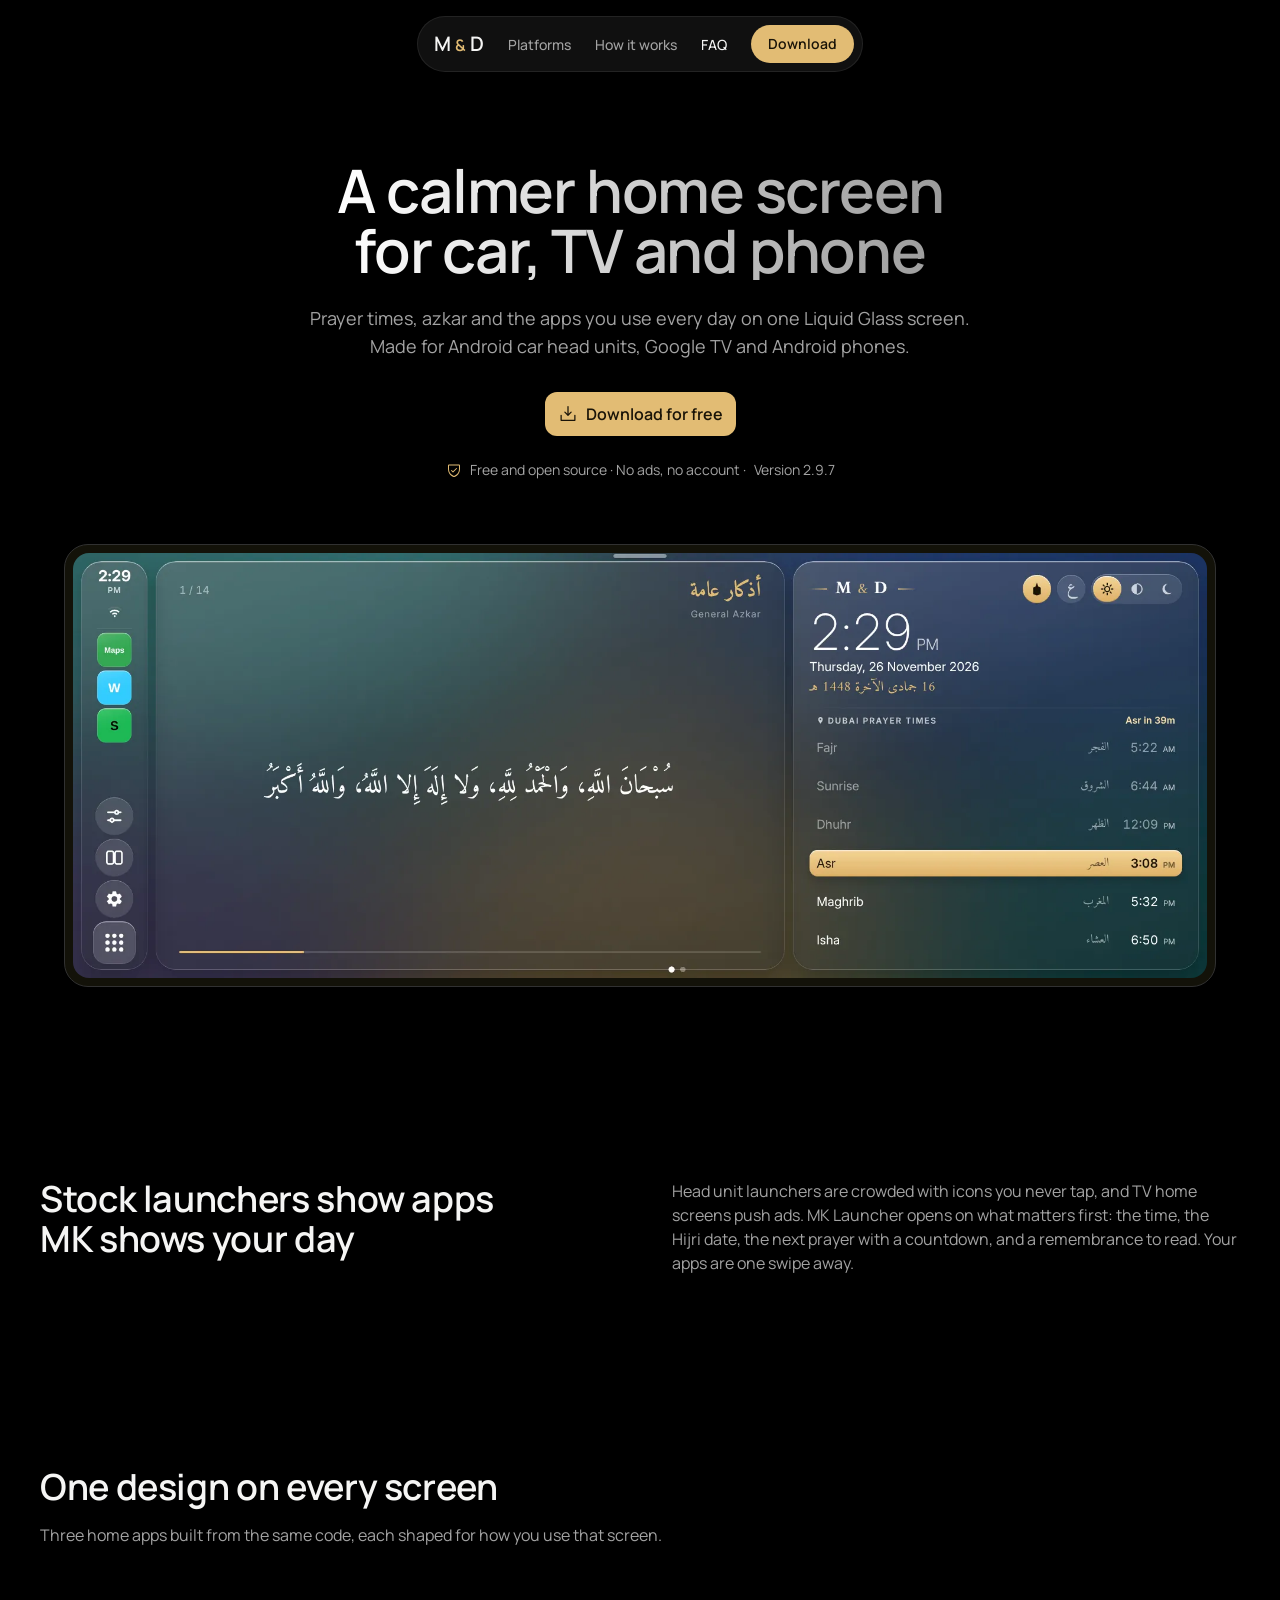
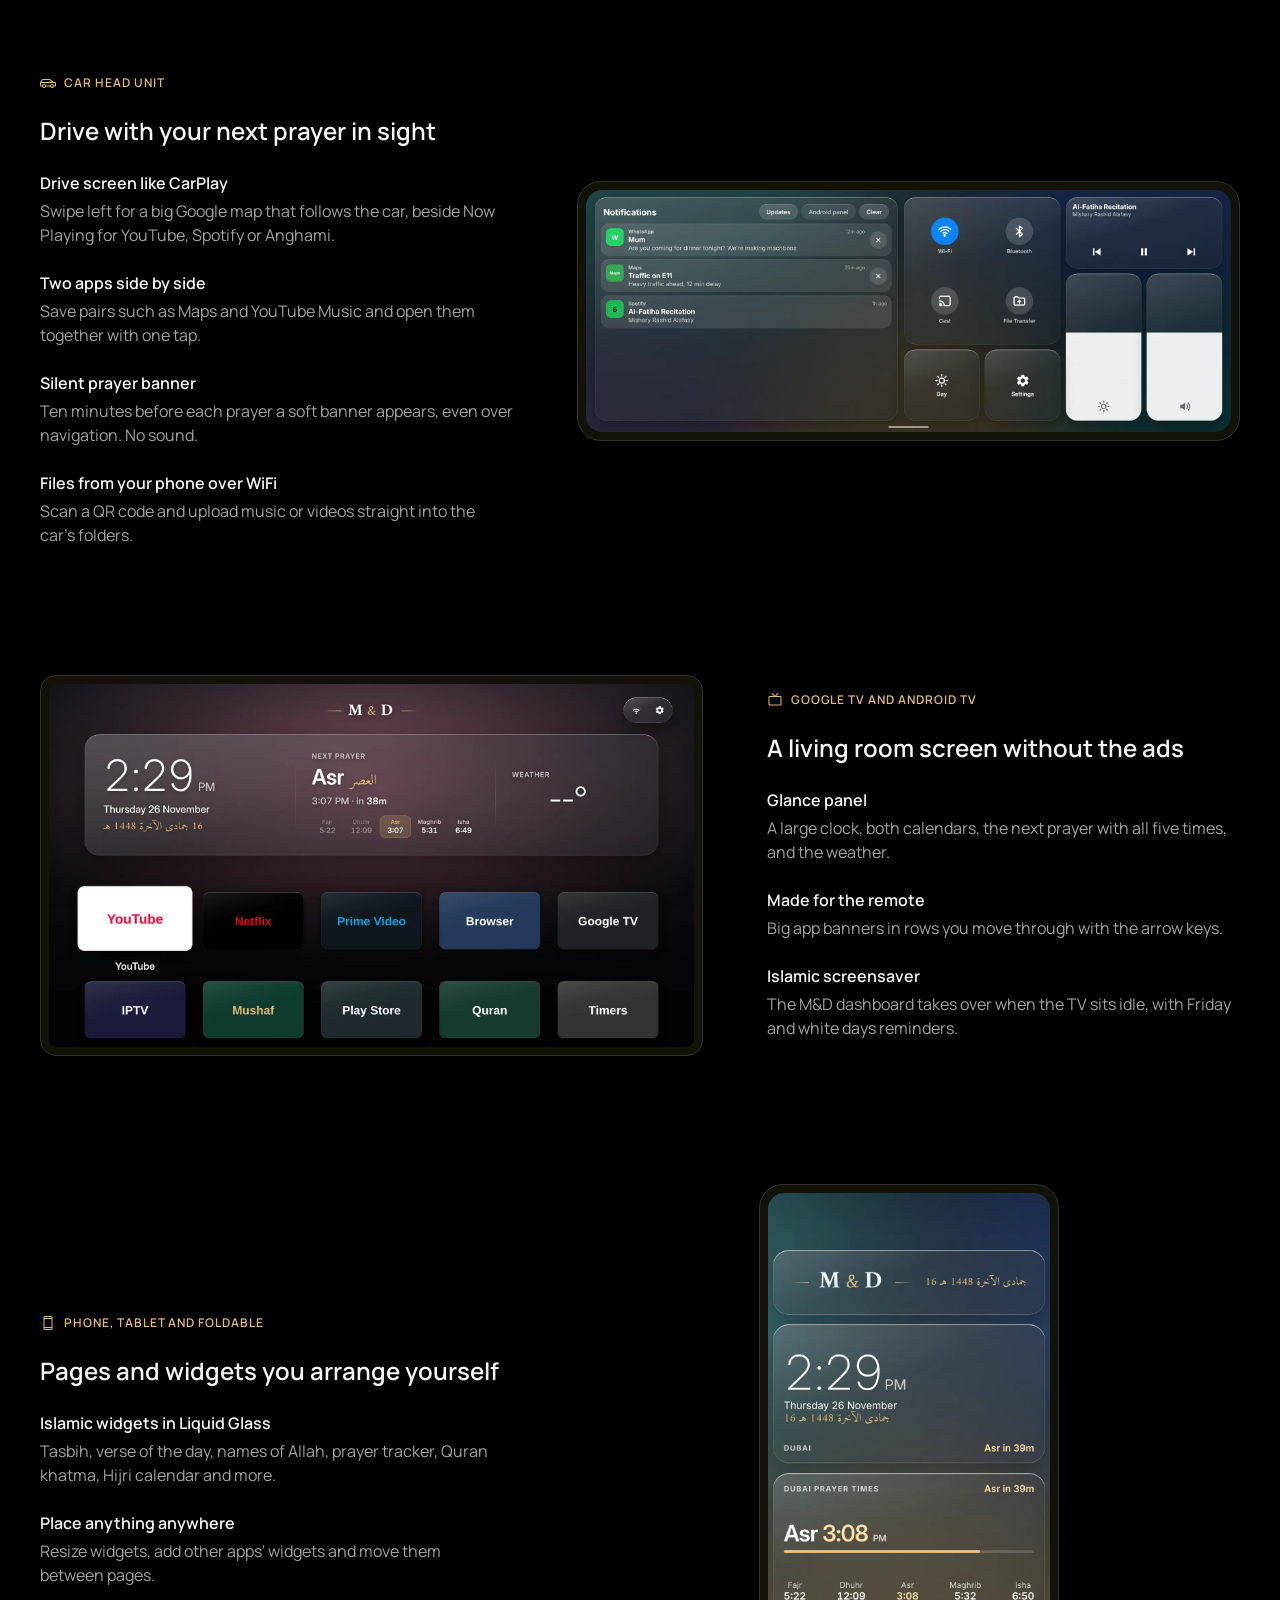
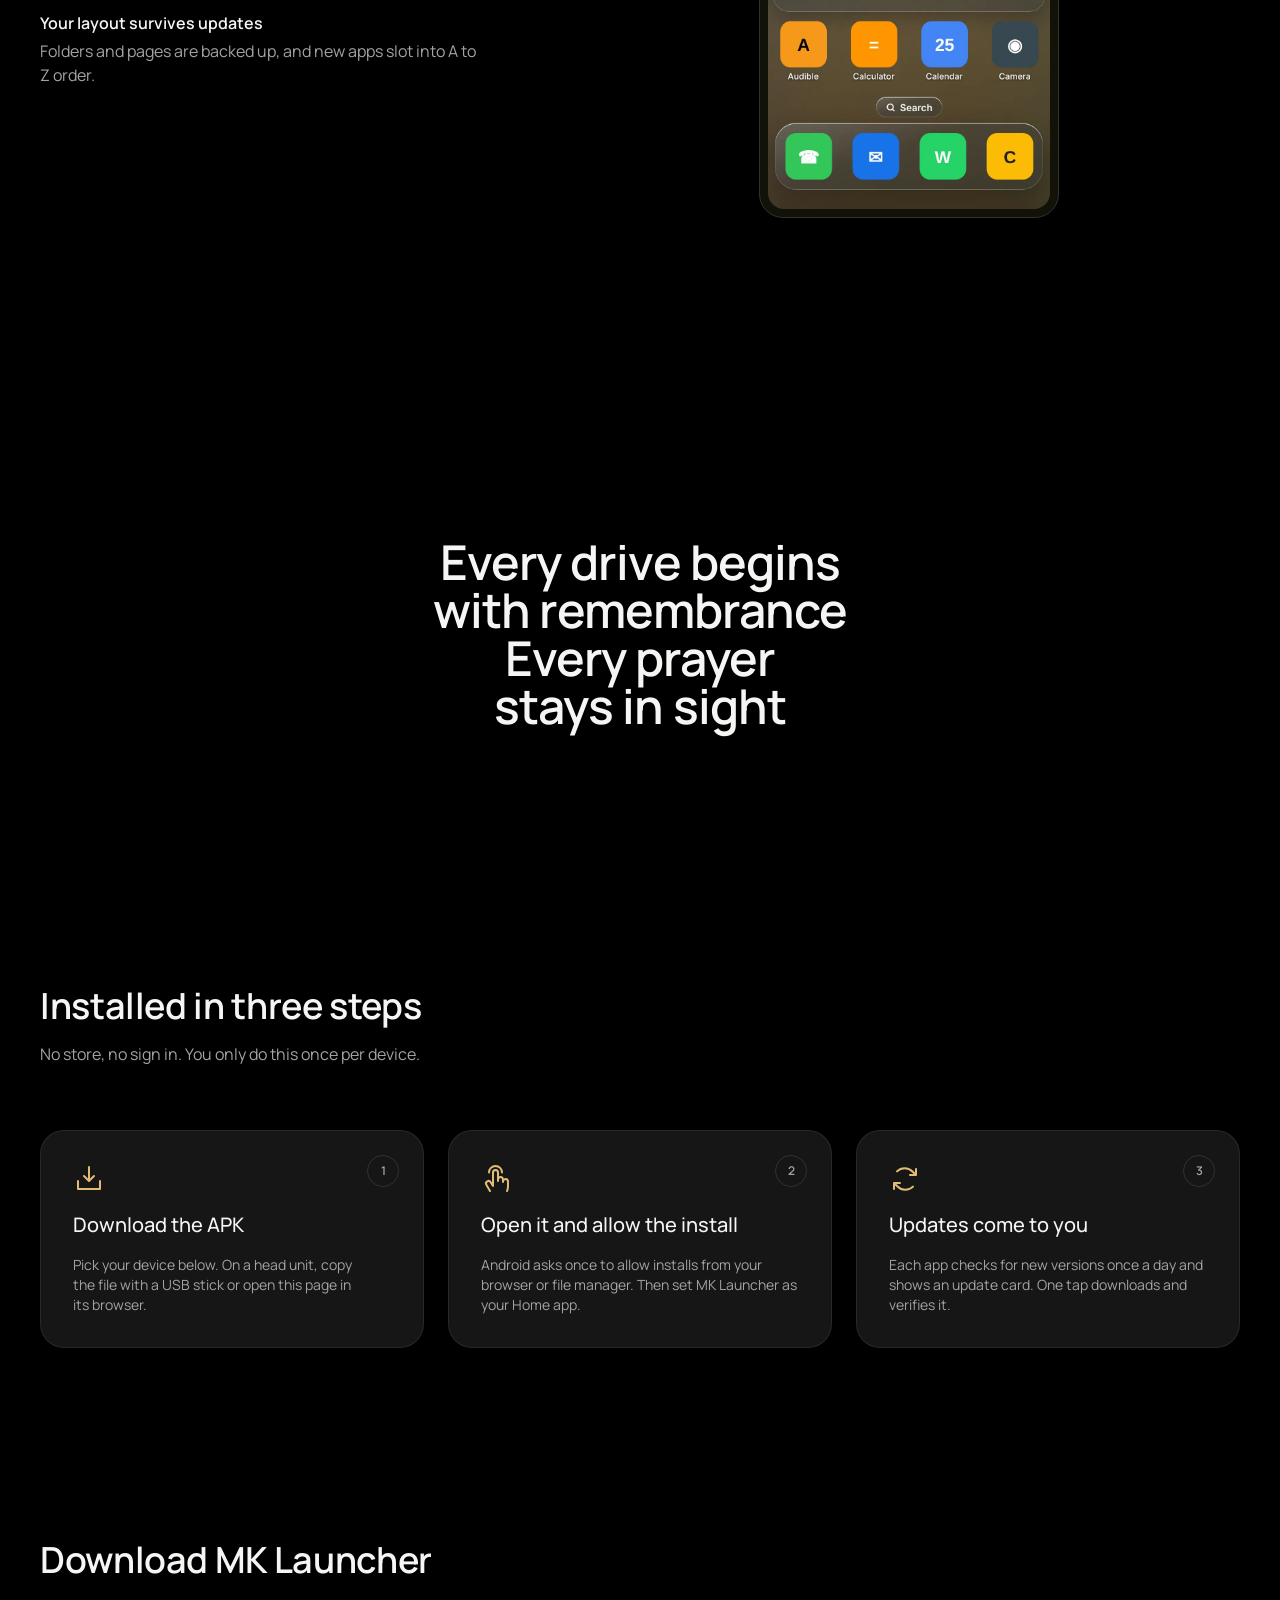
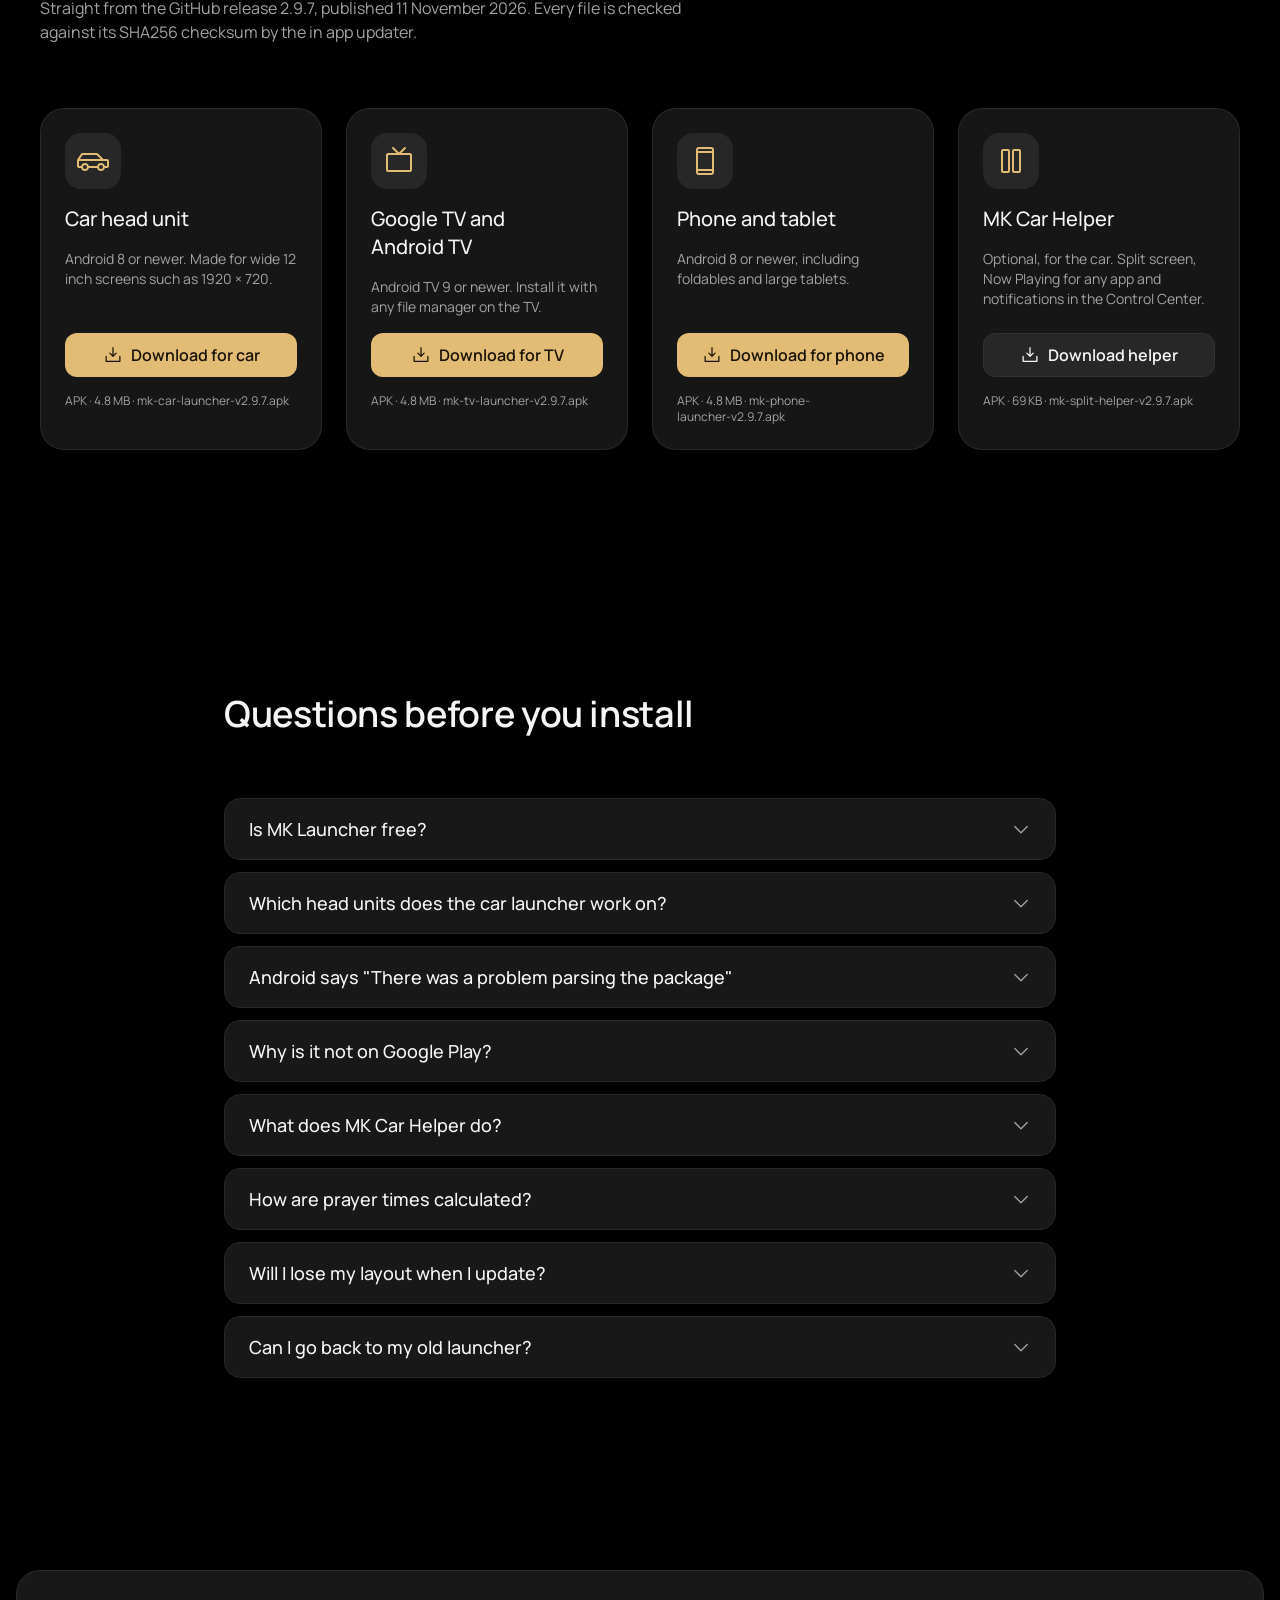
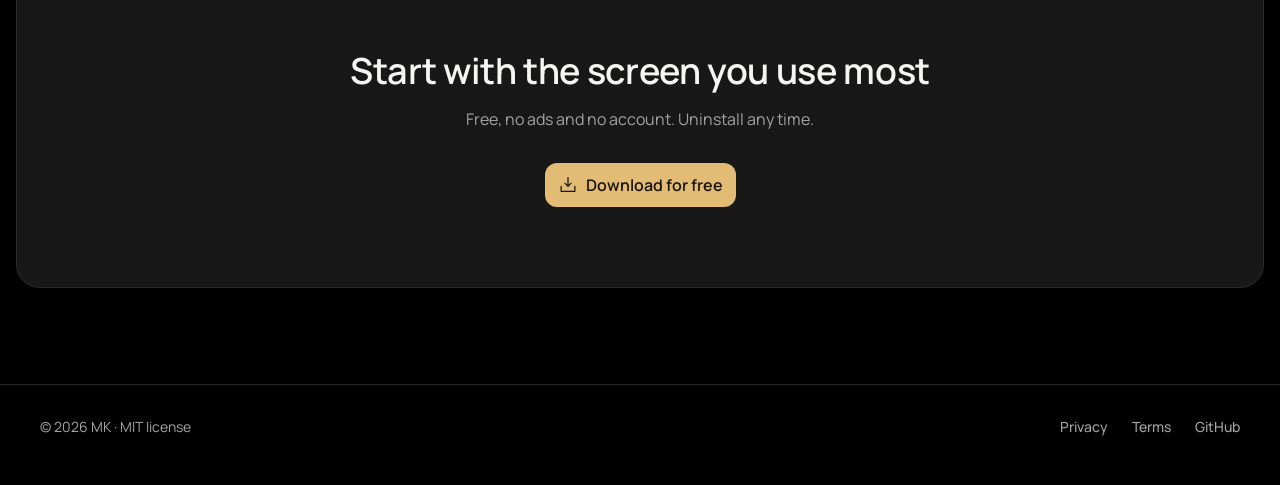
==== site/index.html @ 80279d61 "Add the MK Launcher website (site/) for Cloudflare Pages: real app screenshots, live download links " ====
<!doctype html>
<html lang="en">
<head>
<meta charset="utf-8">
<meta name="viewport" content="width=device-width, initial-scale=1">
<title>MK Launcher · Home screen for your car, TV and phone</title>
<meta name="description" content="Free Liquid Glass home screen for Android car head units, Google TV and Android phones, with prayer times, azkar, split screen and a CarPlay style drive screen. Download the latest APK.">
<link rel="canonical" href="https://mklnchr.pages.dev/">
<meta property="og:type" content="website">
<meta property="og:url" content="https://mklnchr.pages.dev/">
<meta property="og:title" content="MK Launcher · Home screen for your car, TV and phone">
<meta property="og:description" content="Prayer times, azkar and your apps on one calm Liquid Glass screen. Free for Android car head units, Google TV and phones.">
<meta property="og:image" content="https://mklnchr.pages.dev/img/og.jpg">
<meta name="twitter:card" content="summary_large_image">
<meta name="theme-color" content="#000000">
<link rel="icon" href="favicon.svg" type="image/svg+xml">
<link rel="preconnect" href="https://fonts.googleapis.com">
<link rel="preconnect" href="https://fonts.gstatic.com" crossorigin>
<link href="https://fonts.googleapis.com/css2?family=Manrope:wght@400;500;600;700&display=swap" rel="stylesheet">
<link rel="stylesheet" href="style.css">
<script type="application/ld+json">
{"@context":"https://schema.org","@type":"FAQPage","mainEntity":[
{"@type":"Question","name":"Is MK Launcher free?","acceptedAnswer":{"@type":"Answer","text":"Yes. Every app is free, has no ads and needs no account. The source code is on GitHub under the MIT license."}},
{"@type":"Question","name":"Which head units does the car launcher work on?","acceptedAnswer":{"@type":"Answer","text":"Android car head units running Android 8 or newer. It is laid out for wide 12 inch screens such as 1920 by 720 and also fits other sizes."}},
{"@type":"Question","name":"Why is it not on Google Play?","acceptedAnswer":{"@type":"Answer","text":"It is installed from the APK files on this page. Once installed, each app checks for new versions itself and offers them inside the app."}},
{"@type":"Question","name":"What does the helper app do?","acceptedAnswer":{"@type":"Answer","text":"MK Car Helper is optional. It powers split screen, Now Playing for any music app, notifications in the Control Center and replaces the old pull down shade on the car home screen."}}
]}
</script>
</head>
<body>
<svg width="0" height="0" style="position:absolute" aria-hidden="true"><symbol id="i-car-profile" viewBox="0 0 256 256"><path d="M240,112H211.31L168,68.69A15.86,15.86,0,0,0,156.69,64H44.28A16,16,0,0,0,31,71.12L1.34,115.56A8.07,8.07,0,0,0,0,120v48a16,16,0,0,0,16,16H33a32,32,0,0,0,62,0h66a32,32,0,0,0,62,0h17a16,16,0,0,0,16-16V128A16,16,0,0,0,240,112ZM44.28,80H156.69l32,32H23ZM64,192a16,16,0,1,1,16-16A16,16,0,0,1,64,192Zm128,0a16,16,0,1,1,16-16A16,16,0,0,1,192,192Zm48-24H223a32,32,0,0,0-62,0H95a32,32,0,0,0-62,0H16V128H240Z"/></symbol><symbol id="i-television-simple" viewBox="0 0 256 256"><path d="M216,64H147.31l34.35-34.34a8,8,0,1,0-11.32-11.32L128,60.69,85.66,18.34A8,8,0,0,0,74.34,29.66L108.69,64H40A16,16,0,0,0,24,80V200a16,16,0,0,0,16,16H216a16,16,0,0,0,16-16V80A16,16,0,0,0,216,64Zm0,136H40V80H216V200Z"/></symbol><symbol id="i-device-mobile" viewBox="0 0 256 256"><path d="M176,16H80A24,24,0,0,0,56,40V216a24,24,0,0,0,24,24h96a24,24,0,0,0,24-24V40A24,24,0,0,0,176,16ZM72,64H184V192H72Zm8-32h96a8,8,0,0,1,8,8v8H72V40A8,8,0,0,1,80,32Zm96,192H80a8,8,0,0,1-8-8v-8H184v8A8,8,0,0,1,176,224Z"/></symbol><symbol id="i-download-simple" viewBox="0 0 256 256"><path d="M224,144v64a8,8,0,0,1-8,8H40a8,8,0,0,1-8-8V144a8,8,0,0,1,16,0v56H208V144a8,8,0,0,1,16,0Zm-101.66,5.66a8,8,0,0,0,11.32,0l40-40a8,8,0,0,0-11.32-11.32L136,124.69V32a8,8,0,0,0-16,0v92.69L93.66,98.34a8,8,0,0,0-11.32,11.32Z"/></symbol><symbol id="i-github-logo" viewBox="0 0 256 256"><path d="M208.31,75.68A59.78,59.78,0,0,0,202.93,28,8,8,0,0,0,196,24a59.75,59.75,0,0,0-48,24H124A59.75,59.75,0,0,0,76,24a8,8,0,0,0-6.93,4,59.78,59.78,0,0,0-5.38,47.68A58.14,58.14,0,0,0,56,104v8a56.06,56.06,0,0,0,48.44,55.47A39.8,39.8,0,0,0,96,192v8H72a24,24,0,0,1-24-24A40,40,0,0,0,8,136a8,8,0,0,0,0,16,24,24,0,0,1,24,24,40,40,0,0,0,40,40H96v16a8,8,0,0,0,16,0V192a24,24,0,0,1,48,0v40a8,8,0,0,0,16,0V192a39.8,39.8,0,0,0-8.44-24.53A56.06,56.06,0,0,0,216,112v-8A58.14,58.14,0,0,0,208.31,75.68ZM200,112a40,40,0,0,1-40,40H112a40,40,0,0,1-40-40v-8a41.74,41.74,0,0,1,6.9-22.48A8,8,0,0,0,80,73.83a43.81,43.81,0,0,1,.79-33.58,43.88,43.88,0,0,1,32.32,20.06A8,8,0,0,0,119.82,64h32.35a8,8,0,0,0,6.74-3.69,43.87,43.87,0,0,1,32.32-20.06A43.81,43.81,0,0,1,192,73.83a8.09,8.09,0,0,0,1,7.65A41.72,41.72,0,0,1,200,104Z"/></symbol><symbol id="i-mosque" viewBox="0 0 256 256"><path d="M224,128a23.84,23.84,0,0,0-8,1.38V128c0-41.78-31.07-62.46-53.76-77.56C148.16,41.06,136,33,136,24a8,8,0,0,0-16,0c0,9-12.16,17.06-26.24,26.44C71.07,65.54,40,86.22,40,128v1.38A24,24,0,0,0,8,152v56a8,8,0,0,0,8,8H80a8,8,0,0,0,8-8V176a8,8,0,0,1,16,0v32a8,8,0,0,0,8,8h32a8,8,0,0,0,8-8V176a8,8,0,0,1,16,0v32a8,8,0,0,0,8,8h64a8,8,0,0,0,8-8V152A24,24,0,0,0,224,128ZM102.63,63.76c9.67-6.44,19-12.68,25.37-20,6.34,7.35,15.7,13.59,25.37,20,20,13.32,42.48,28.29,46.11,56.24h-143C60.15,92.05,82.6,77.08,102.63,63.76ZM24,152a8,8,0,0,1,16,0v48H24Zm136,0a24,24,0,0,0-24,24v24H120V176a24,24,0,0,0-48,0v24H56V136H200v64H184V176A24,24,0,0,0,160,152Zm72,48H216V152a8,8,0,0,1,16,0Z"/></symbol><symbol id="i-compass" viewBox="0 0 256 256"><path d="M128,24A104,104,0,1,0,232,128,104.11,104.11,0,0,0,128,24Zm0,192a88,88,0,1,1,88-88A88.1,88.1,0,0,1,128,216ZM172.42,72.84l-64,32a8.05,8.05,0,0,0-3.58,3.58l-32,64A8,8,0,0,0,80,184a8.1,8.1,0,0,0,3.58-.84l64-32a8.05,8.05,0,0,0,3.58-3.58l32-64a8,8,0,0,0-10.74-10.74ZM138,138,97.89,158.11,118,118l40.15-20.07Z"/></symbol><symbol id="i-columns" viewBox="0 0 256 256"><path d="M104,32H64A16,16,0,0,0,48,48V208a16,16,0,0,0,16,16h40a16,16,0,0,0,16-16V48A16,16,0,0,0,104,32Zm0,176H64V48h40ZM192,32H152a16,16,0,0,0-16,16V208a16,16,0,0,0,16,16h40a16,16,0,0,0,16-16V48A16,16,0,0,0,192,32Zm0,176H152V48h40Z"/></symbol><symbol id="i-sliders-horizontal" viewBox="0 0 256 256"><path d="M40,88H73a32,32,0,0,0,62,0h81a8,8,0,0,0,0-16H135a32,32,0,0,0-62,0H40a8,8,0,0,0,0,16Zm64-24A16,16,0,1,1,88,80,16,16,0,0,1,104,64ZM216,168H199a32,32,0,0,0-62,0H40a8,8,0,0,0,0,16h97a32,32,0,0,0,62,0h17a8,8,0,0,0,0-16Zm-48,24a16,16,0,1,1,16-16A16,16,0,0,1,168,192Z"/></symbol><symbol id="i-folder-simple-dashed" viewBox="0 0 256 256"><path d="M24,80V64A16,16,0,0,1,40,48H93.33a16.12,16.12,0,0,1,9.6,3.2L132.8,73.6a8,8,0,1,1-9.6,12.8L93.33,64H40V80a8,8,0,0,1-16,0ZM88,200H40v-8a8,8,0,0,0-16,0v8.62A15.4,15.4,0,0,0,39.38,216H88a8,8,0,0,0,0-16Zm72,0H128a8,8,0,0,0,0,16h32a8,8,0,0,0,0-16Zm64-56a8,8,0,0,0-8,8v48H200a8,8,0,0,0,0,16h16.89A15.13,15.13,0,0,0,232,200.89V152A8,8,0,0,0,224,144Zm-8-72H168a8,8,0,0,0,0,16h48v24a8,8,0,0,0,16,0V88A16,16,0,0,0,216,72ZM32,160a8,8,0,0,0,8-8V120a8,8,0,0,0-16,0v32A8,8,0,0,0,32,160Z"/></symbol><symbol id="i-map-trifold" viewBox="0 0 256 256"><path d="M228.92,49.69a8,8,0,0,0-6.86-1.45L160.93,63.52,99.58,32.84a8,8,0,0,0-5.52-.6l-64,16A8,8,0,0,0,24,56V200a8,8,0,0,0,9.94,7.76l61.13-15.28,61.35,30.68A8.15,8.15,0,0,0,160,224a8,8,0,0,0,1.94-.24l64-16A8,8,0,0,0,232,200V56A8,8,0,0,0,228.92,49.69ZM104,52.94l48,24V203.06l-48-24ZM40,62.25l48-12v127.5l-48,12Zm176,131.5-48,12V78.25l48-12Z"/></symbol><symbol id="i-arrows-clockwise" viewBox="0 0 256 256"><path d="M224,48V96a8,8,0,0,1-8,8H168a8,8,0,0,1,0-16h28.69L182.06,73.37a79.56,79.56,0,0,0-56.13-23.43h-.45A79.52,79.52,0,0,0,69.59,72.71,8,8,0,0,1,58.41,61.27a96,96,0,0,1,135,.79L208,76.69V48a8,8,0,0,1,16,0ZM186.41,183.29a80,80,0,0,1-112.47-.66L59.31,168H88a8,8,0,0,0,0-16H40a8,8,0,0,0-8,8v48a8,8,0,0,0,16,0V179.31l14.63,14.63A95.43,95.43,0,0,0,130,222.06h.53a95.36,95.36,0,0,0,67.07-27.33,8,8,0,0,0-11.18-11.44Z"/></symbol><symbol id="i-shield-check" viewBox="0 0 256 256"><path d="M208,40H48A16,16,0,0,0,32,56v56c0,52.72,25.52,84.67,46.93,102.19,23.06,18.86,46,25.26,47,25.53a8,8,0,0,0,4.2,0c1-.27,23.91-6.67,47-25.53C198.48,196.67,224,164.72,224,112V56A16,16,0,0,0,208,40Zm0,72c0,37.07-13.66,67.16-40.6,89.42A129.3,129.3,0,0,1,128,223.62a128.25,128.25,0,0,1-38.92-21.81C61.82,179.51,48,149.3,48,112l0-56,160,0ZM82.34,141.66a8,8,0,0,1,11.32-11.32L112,148.69l50.34-50.35a8,8,0,0,1,11.32,11.32l-56,56a8,8,0,0,1-11.32,0Z"/></symbol><symbol id="i-list" viewBox="0 0 256 256"><path d="M224,128a8,8,0,0,1-8,8H40a8,8,0,0,1,0-16H216A8,8,0,0,1,224,128ZM40,72H216a8,8,0,0,0,0-16H40a8,8,0,0,0,0,16ZM216,184H40a8,8,0,0,0,0,16H216a8,8,0,0,0,0-16Z"/></symbol><symbol id="i-x" viewBox="0 0 256 256"><path d="M205.66,194.34a8,8,0,0,1-11.32,11.32L128,139.31,61.66,205.66a8,8,0,0,1-11.32-11.32L116.69,128,50.34,61.66A8,8,0,0,1,61.66,50.34L128,116.69l66.34-66.35a8,8,0,0,1,11.32,11.32L139.31,128Z"/></symbol><symbol id="i-arrow-right" viewBox="0 0 256 256"><path d="M221.66,133.66l-72,72a8,8,0,0,1-11.32-11.32L196.69,136H40a8,8,0,0,1,0-16H196.69L138.34,61.66a8,8,0,0,1,11.32-11.32l72,72A8,8,0,0,1,221.66,133.66Z"/></symbol><symbol id="i-hand-tap" viewBox="0 0 256 256"><path d="M56,76a60,60,0,0,1,120,0,8,8,0,0,1-16,0,44,44,0,0,0-88,0,8,8,0,1,1-16,0Zm140,44a27.9,27.9,0,0,0-13.36,3.39A28,28,0,0,0,144,106.7V76a28,28,0,0,0-56,0v80l-3.82-6.13a28,28,0,0,0-48.41,28.17l29.32,50A8,8,0,1,0,78.89,220L49.6,170a12,12,0,1,1,20.78-12l.14.23,18.68,30A8,8,0,0,0,104,184V76a12,12,0,0,1,24,0v68a8,8,0,1,0,16,0V132a12,12,0,0,1,24,0v20a8,8,0,0,0,16,0v-4a12,12,0,0,1,24,0v36c0,21.61-7.1,36.3-7.16,36.42a8,8,0,0,0,3.58,10.73A7.9,7.9,0,0,0,208,232a8,8,0,0,0,7.16-4.42c.37-.73,8.85-18,8.85-43.58V148A28,28,0,0,0,196,120Z"/></symbol><symbol id="i-squares-four" viewBox="0 0 256 256"><path d="M104,40H56A16,16,0,0,0,40,56v48a16,16,0,0,0,16,16h48a16,16,0,0,0,16-16V56A16,16,0,0,0,104,40Zm0,64H56V56h48v48Zm96-64H152a16,16,0,0,0-16,16v48a16,16,0,0,0,16,16h48a16,16,0,0,0,16-16V56A16,16,0,0,0,200,40Zm0,64H152V56h48v48Zm-96,32H56a16,16,0,0,0-16,16v48a16,16,0,0,0,16,16h48a16,16,0,0,0,16-16V152A16,16,0,0,0,104,136Zm0,64H56V152h48v48Zm96-64H152a16,16,0,0,0-16,16v48a16,16,0,0,0,16,16h48a16,16,0,0,0,16-16V152A16,16,0,0,0,200,136Zm0,64H152V152h48v48Z"/></symbol><symbol id="i-moon-stars" viewBox="0 0 256 256"><path d="M240,96a8,8,0,0,1-8,8H216v16a8,8,0,0,1-16,0V104H184a8,8,0,0,1,0-16h16V72a8,8,0,0,1,16,0V88h16A8,8,0,0,1,240,96ZM144,56h8v8a8,8,0,0,0,16,0V56h8a8,8,0,0,0,0-16h-8V32a8,8,0,0,0-16,0v8h-8a8,8,0,0,0,0,16Zm72.77,97a8,8,0,0,1,1.43,8A96,96,0,1,1,95.07,37.8a8,8,0,0,1,10.6,9.06A88.07,88.07,0,0,0,209.14,150.33,8,8,0,0,1,216.77,153Zm-19.39,14.88c-1.79.09-3.59.14-5.38.14A104.11,104.11,0,0,1,88,64c0-1.79,0-3.59.14-5.38A80,80,0,1,0,197.38,167.86Z"/></symbol><symbol id="i-caret-down" viewBox="0 0 256 256"><path d="M213.66,101.66l-80,80a8,8,0,0,1-11.32,0l-80-80A8,8,0,0,1,53.66,90.34L128,164.69l74.34-74.35a8,8,0,0,1,11.32,11.32Z"/></symbol></svg>
<a class="skip" href="#main">Skip to content</a>

<header class="nav-wrap">
  <nav class="nav glass" aria-label="Main">
    <a class="brand" href="#top" aria-label="MK Launcher home"><span class="logo-m">M</span><span class="logo-amp">&amp;</span><span class="logo-m">D</span></a>
    <ul class="nav-links" id="navLinks">
      <li><a class="title-4" href="#platforms">Platforms</a></li>
      <li><a class="title-4" href="#how">How it works</a></li>
      <li><a class="title-4" href="#faq">FAQ</a></li>
    </ul>
    <a class="btn btn-primary button-sm nav-cta" href="#download">Download</a>
    <button class="menu-btn" id="menuBtn" aria-label="Open menu" aria-expanded="false" aria-controls="mobileMenu">
      <span></span><span></span>
    </button>
  </nav>
</header>

<div class="mobile-menu" id="mobileMenu" hidden>
  <ul>
    <li><a class="heading-5" href="#platforms">Platforms</a></li>
    <li><a class="heading-5" href="#how">How it works</a></li>
    <li><a class="heading-5" href="#download">Download</a></li>
    <li><a class="heading-5" href="#faq">FAQ</a></li>
  </ul>
</div>

<main id="main">

  <!-- Hero -->
  <section class="hero" id="top">
    <div class="container hero-inner">
      <h1 class="heading-1 hero-title">A calmer home screen<br>for car, TV and phone</h1>
      <p class="body-3 hero-sub">Prayer times, azkar and the apps you use every day on one Liquid Glass screen. Made for Android car head units, Google TV and Android phones.</p>
      <div class="hero-actions">
        <a class="btn btn-primary button-md" href="#download"><svg class="i"><use href="#i-download-simple"/></svg>Download for free</a>
      </div>
      <p class="caption-2 hero-proof"><svg class="i i-sm"><use href="#i-shield-check"/></svg>Free and open source · No ads, no account · <span data-version>Version 2.9.7</span></p>
    </div>
    <figure class="hero-shot reveal">
      <div class="frame frame-car">
        <img src="img/car.webp" width="1920" height="720" alt="MK Launcher on a car head unit: morning azkar beside the clock, Hijri date and today's prayer times with Asr highlighted" fetchpriority="high">
      </div>
    </figure>
  </section>

  <!-- Problem to solution -->
  <section class="section" id="why">
    <div class="container split-intro reveal">
      <h2 class="heading-3">Stock launchers show apps<br>MK shows your day</h2>
      <p class="body-3 muted">Head unit launchers are crowded with icons you never tap, and TV home screens push ads. MK Launcher opens on what matters first: the time, the Hijri date, the next prayer with a countdown, and a remembrance to read. Your apps are one swipe away.</p>
    </div>
  </section>

  <!-- Platforms / benefits -->
  <section class="section" id="platforms">
    <div class="container">
      <div class="section-head reveal">
        <h2 class="heading-3">One design on every screen</h2>
        <p class="body-3 muted">Three home apps built from the same code, each shaped for how you use that screen.</p>
      </div>

      <article class="zig reveal">
        <div class="zig-text">
          <p class="caption-3 kicker"><svg class="i i-sm"><use href="#i-car-profile"/></svg>Car head unit</p>
          <h3 class="heading-5">Drive with your next prayer in sight</h3>
          <ul class="benefits">
            <li><strong class="body-1">Drive screen like CarPlay</strong><span class="body-3 muted">Swipe left for a big Google map that follows the car, beside Now Playing for YouTube, Spotify or Anghami.</span></li>
            <li><strong class="body-1">Two apps side by side</strong><span class="body-3 muted">Save pairs such as Maps and YouTube Music and open them together with one tap.</span></li>
            <li><strong class="body-1">Silent prayer banner</strong><span class="body-3 muted">Ten minutes before each prayer a soft banner appears, even over navigation. No sound.</span></li>
            <li><strong class="body-1">Files from your phone over WiFi</strong><span class="body-3 muted">Scan a QR code and upload music or videos straight into the car's folders.</span></li>
          </ul>
        </div>
        <div class="zig-media">
          <div class="frame frame-car"><img src="img/car-cc.webp" width="1920" height="720" loading="lazy" alt="Car Control Center with notifications, WiFi, Bluetooth, Cast and File Transfer buttons, Now Playing and tall brightness and volume sliders"></div>
        </div>
      </article>

      <article class="zig zig-flip reveal">
        <div class="zig-text">
          <p class="caption-3 kicker"><svg class="i i-sm"><use href="#i-television-simple"/></svg>Google TV and Android TV</p>
          <h3 class="heading-5">A living room screen without the ads</h3>
          <ul class="benefits">
            <li><strong class="body-1">Glance panel</strong><span class="body-3 muted">A large clock, both calendars, the next prayer with all five times, and the weather.</span></li>
            <li><strong class="body-1">Made for the remote</strong><span class="body-3 muted">Big app banners in rows you move through with the arrow keys.</span></li>
            <li><strong class="body-1">Islamic screensaver</strong><span class="body-3 muted">The M&amp;D dashboard takes over when the TV sits idle, with Friday and white days reminders.</span></li>
          </ul>
        </div>
        <div class="zig-media">
          <div class="frame frame-tv"><img src="img/tv.webp" width="1920" height="1080" loading="lazy" alt="TV home screen with the M&amp;D logo, clock, next prayer Asr and rows of app banners for YouTube, Netflix and Mushaf"></div>
        </div>
      </article>

      <article class="zig reveal">
        <div class="zig-text">
          <p class="caption-3 kicker"><svg class="i i-sm"><use href="#i-device-mobile"/></svg>Phone, tablet and foldable</p>
          <h3 class="heading-5">Pages and widgets you arrange yourself</h3>
          <ul class="benefits">
            <li><strong class="body-1">Islamic widgets in Liquid Glass</strong><span class="body-3 muted">Tasbih, verse of the day, names of Allah, prayer tracker, Quran khatma, Hijri calendar and more.</span></li>
            <li><strong class="body-1">Place anything anywhere</strong><span class="body-3 muted">Resize widgets, add other apps' widgets and move them between pages.</span></li>
            <li><strong class="body-1">Your layout survives updates</strong><span class="body-3 muted">Folders and pages are backed up, and new apps slot into A to Z order.</span></li>
          </ul>
        </div>
        <div class="zig-media zig-phone">
          <div class="frame frame-phone"><img src="img/phone.webp" width="824" height="1800" loading="lazy" alt="Phone home screen with the M&amp;D widget, a clock widget, Dubai prayer times and a glass dock"></div>
        </div>
      </article>
    </div>
  </section>

  <!-- Tagline reveal -->
  <section class="tagline" aria-label="Tagline">
    <div class="container">
      <p class="heading-2 tagline-text" id="tagline">Every drive begins<br>with remembrance<br>Every prayer<br>stays in sight</p>
    </div>
  </section>

  <!-- How it works -->
  <section class="section" id="how">
    <div class="container">
      <div class="section-head reveal">
        <h2 class="heading-3">Installed in three steps</h2>
        <p class="body-3 muted">No store, no sign in. You only do this once per device.</p>
      </div>
      <ol class="steps">
        <li class="step glass reveal">
          <span class="step-n caption-3">1</span>
          <svg class="i i-lg"><use href="#i-download-simple"/></svg>
          <h3 class="title-1">Download the APK</h3>
          <p class="body-6 muted">Pick your device below. On a head unit, copy the file with a USB stick or open this page in its browser.</p>
        </li>
        <li class="step glass reveal">
          <span class="step-n caption-3">2</span>
          <svg class="i i-lg"><use href="#i-hand-tap"/></svg>
          <h3 class="title-1">Open it and allow the install</h3>
          <p class="body-6 muted">Android asks once to allow installs from your browser or file manager. Then set MK Launcher as your Home app.</p>
        </li>
        <li class="step glass reveal">
          <span class="step-n caption-3">3</span>
          <svg class="i i-lg"><use href="#i-arrows-clockwise"/></svg>
          <h3 class="title-1">Updates come to you</h3>
          <p class="body-6 muted">Each app checks for new versions once a day and shows an update card. One tap downloads and verifies it.</p>
        </li>
      </ol>
    </div>
  </section>

  <!-- Download -->
  <section class="section" id="download">
    <div class="container">
      <div class="section-head reveal">
        <h2 class="heading-3">Download MK Launcher</h2>
        <p class="body-3 muted">Straight from the GitHub release <span data-version>2.9.7</span>, published <span id="relDate">11 November 2026</span>. Every file is checked against its SHA256 checksum by the in app updater.</p>
      </div>
      <div class="dl-grid" id="dlGrid" aria-live="polite">
        <article class="dl glass reveal" data-asset="mk-car-launcher">
          <div class="dl-icon"><svg class="i i-lg"><use href="#i-car-profile"/></svg></div>
          <h3 class="title-1">Car head unit</h3>
          <p class="body-6 muted">Android 8 or newer. Made for wide 12 inch screens such as 1920 × 720.</p>
          <a class="btn btn-primary button-md dl-btn" href="https://github.com/Mkuz1/mk-tv-car-launcher/releases/download/v2.9.7/mk-car-launcher-v2.9.7.apk"><svg class="i"><use href="#i-download-simple"/></svg>Download for car</a>
          <p class="caption-5 dl-meta">APK · <span class="dl-size">4.8 MB</span> · <span class="dl-file">mk-car-launcher-v2.9.7.apk</span></p>
        </article>
        <article class="dl glass reveal" data-asset="mk-tv-launcher">
          <div class="dl-icon"><svg class="i i-lg"><use href="#i-television-simple"/></svg></div>
          <h3 class="title-1">Google TV and Android TV</h3>
          <p class="body-6 muted">Android TV 9 or newer. Install it with any file manager on the TV.</p>
          <a class="btn btn-primary button-md dl-btn" href="https://github.com/Mkuz1/mk-tv-car-launcher/releases/download/v2.9.7/mk-tv-launcher-v2.9.7.apk"><svg class="i"><use href="#i-download-simple"/></svg>Download for TV</a>
          <p class="caption-5 dl-meta">APK · <span class="dl-size">4.8 MB</span> · <span class="dl-file">mk-tv-launcher-v2.9.7.apk</span></p>
        </article>
        <article class="dl glass reveal" data-asset="mk-phone-launcher">
          <div class="dl-icon"><svg class="i i-lg"><use href="#i-device-mobile"/></svg></div>
          <h3 class="title-1">Phone and tablet</h3>
          <p class="body-6 muted">Android 8 or newer, including foldables and large tablets.</p>
          <a class="btn btn-primary button-md dl-btn" href="https://github.com/Mkuz1/mk-tv-car-launcher/releases/download/v2.9.7/mk-phone-launcher-v2.9.7.apk"><svg class="i"><use href="#i-download-simple"/></svg>Download for phone</a>
          <p class="caption-5 dl-meta">APK · <span class="dl-size">4.8 MB</span> · <span class="dl-file">mk-phone-launcher-v2.9.7.apk</span></p>
        </article>
        <article class="dl glass reveal" data-asset="mk-split-helper">
          <div class="dl-icon"><svg class="i i-lg"><use href="#i-columns"/></svg></div>
          <h3 class="title-1">MK Car Helper</h3>
          <p class="body-6 muted">Optional, for the car. Split screen, Now Playing for any app and notifications in the Control Center.</p>
          <a class="btn btn-secondary button-md dl-btn" href="https://github.com/Mkuz1/mk-tv-car-launcher/releases/download/v2.9.7/mk-split-helper-v2.9.7.apk"><svg class="i"><use href="#i-download-simple"/></svg>Download helper</a>
          <p class="caption-5 dl-meta">APK · <span class="dl-size">69 KB</span> · <span class="dl-file">mk-split-helper-v2.9.7.apk</span></p>
        </article>
      </div>
      <div class="dl-more reveal">
        <a class="link body-5" id="bundleLink" href="https://github.com/Mkuz1/mk-tv-car-launcher/releases/download/v2.9.7/google-play-bundles-v2.9.7.zip">Google Play bundles (.aab, for publishing only)</a>
        <a class="link body-5" href="https://github.com/Mkuz1/mk-tv-car-launcher/releases">All releases and change notes<svg class="i i-sm"><use href="#i-arrow-right"/></svg></a>
        <a class="link body-5" href="https://github.com/Mkuz1/mk-tv-car-launcher"><svg class="i i-sm"><use href="#i-github-logo"/></svg>Source code</a>
      </div>
    </div>
  </section>

  <!-- FAQ -->
  <section class="section" id="faq">
    <div class="container faq-wrap">
      <div class="section-head reveal">
        <h2 class="heading-3">Questions before you install</h2>
      </div>
      <div class="faq reveal">
        <details><summary class="title-2">Is MK Launcher free?<svg class="i"><use href="#i-caret-down"/></svg></summary><p class="body-3 muted">Yes. Every app is free, has no ads and needs no account. The source code is on GitHub under the MIT license.</p></details>
        <details><summary class="title-2">Which head units does the car launcher work on?<svg class="i"><use href="#i-caret-down"/></svg></summary><p class="body-3 muted">Android car head units running Android 8 or newer. It is laid out for wide 12 inch screens such as 1920 × 720 and also fits other sizes, with touch first controls.</p></details>
        <details><summary class="title-2">Android says "There was a problem parsing the package"<svg class="i"><use href="#i-caret-down"/></svg></summary><p class="body-3 muted">Install the .apk file for your device, never the Google Play bundles zip. If the error stays, allow "Install unknown apps" for the file manager you open it with, then try again.</p></details>
        <details><summary class="title-2">Why is it not on Google Play?<svg class="i"><use href="#i-caret-down"/></svg></summary><p class="body-3 muted">For now it is installed from the files on this page. Once installed, each app checks for new versions by itself and offers them inside the app, so you only download from here once.</p></details>
        <details><summary class="title-2">What does MK Car Helper do?<svg class="i"><use href="#i-caret-down"/></svg></summary><p class="body-3 muted">It is a small optional app for the car. It opens split screen pairs, shows Now Playing for any music or video app, brings your notifications into the Control Center and swaps Android's old pull down shade for the Liquid Glass one. Switch on MK Split Screen in Accessibility after installing.</p></details>
        <details><summary class="title-2">How are prayer times calculated?<svg class="i"><use href="#i-caret-down"/></svg></summary><p class="body-3 muted">From your location with the official calculation method of the country you are in. In the car the times follow the car's GPS as you travel.</p></details>
        <details><summary class="title-2">Will I lose my layout when I update?<svg class="i"><use href="#i-caret-down"/></svg></summary><p class="body-3 muted">No. Updates keep your pages, folders and widgets. The phone launcher can also save a backup to Downloads and restore it on a new device.</p></details>
        <details><summary class="title-2">Can I go back to my old launcher?<svg class="i"><use href="#i-caret-down"/></svg></summary><p class="body-3 muted">Any time. Choose another Home app in Android's settings under Default apps, or uninstall MK Launcher like any other app.</p></details>
      </div>
    </div>
  </section>

  <!-- Final CTA -->
  <section class="section final">
    <div class="container final-inner glass reveal">
      <h2 class="heading-3">Start with the screen you use most</h2>
      <p class="body-3 muted">Free, no ads and no account. Uninstall any time.</p>
      <a class="btn btn-primary button-md" href="#download"><svg class="i"><use href="#i-download-simple"/></svg>Download for free</a>
    </div>
  </section>
</main>

<footer class="footer">
  <div class="container footer-inner">
    <p class="caption-2 muted">© 2026 MK · MIT license</p>
    <nav class="footer-links" aria-label="Footer">
      <a class="caption-1" href="privacy.html">Privacy</a>
      <a class="caption-1" href="terms.html">Terms</a>
      <a class="caption-1" href="https://github.com/Mkuz1/mk-tv-car-launcher">GitHub</a>
    </nav>
  </div>
</footer>

<script src="main.js" defer></script>
</body>
</html>
---- site/style.css ----
/* MK Launcher site. Spacing, type and radius come from fixed scales; dark theme only. */
:root {
  --bg: #000000;
  --surface: #181818;
  --surface-2: #1F1F1F;
  --surface-3: #272727;
  --border: #313131;
  --text: #F5F5F4;
  --text-muted: #A3A3A3;
  --gold: #E2BC74;
  --gold-hover: #EBCB8E;
  --gold-press: #D4A95A;
  --on-gold: #1A1408;
  --ease: cubic-bezier(0.22, 1, 0.36, 1);
  --s-25: 2px; --s-50: 4px; --s-75: 8px; --s-100: 12px; --s-200: 16px; --s-300: 24px;
  --s-400: 32px; --s-500: 40px; --s-600: 48px; --s-700: 64px; --s-800: 80px; --s-900: 96px;
  color-scheme: dark;
}
*, *::before, *::after { box-sizing: border-box; }
html { scroll-behavior: smooth; -webkit-text-size-adjust: 100%; }
body {
  margin: 0; background: var(--bg); color: var(--text);
  font-family: "Manrope", system-ui, sans-serif; font-weight: 400;
  -webkit-font-smoothing: antialiased; overflow-x: hidden;
}
img { display: block; max-width: 100%; height: auto; }
a { color: inherit; text-decoration: none; }
h1, h2, h3, p, ul, ol, figure { margin: 0; }
ul, ol { padding: 0; list-style: none; }
h1, h2, h3 { text-wrap: balance; }
p, li { text-wrap: pretty; }

/* Text styles (Tailwind scale) */
.heading-1 { font-size: 60px; line-height: 60px; font-weight: 600; letter-spacing: -0.02em; }
.heading-2 { font-size: 48px; line-height: 48px; font-weight: 600; letter-spacing: -0.02em; }
.heading-3 { font-size: 36px; line-height: 40px; font-weight: 600; letter-spacing: -0.01em; }
.heading-5 { font-size: 24px; line-height: 32px; font-weight: 600; }
.title-1 { font-size: 20px; line-height: 28px; font-weight: 500; }
.title-2 { font-size: 18px; line-height: 28px; font-weight: 500; }
.title-4 { font-size: 14px; line-height: 20px; font-weight: 500; }
.body-1 { font-size: 16px; line-height: 24px; font-weight: 600; }
.body-3 { font-size: 16px; line-height: 24px; font-weight: 400; }
.body-5 { font-size: 14px; line-height: 20px; font-weight: 500; }
.body-6 { font-size: 14px; line-height: 20px; font-weight: 400; }
.button-md { font-size: 16px; line-height: 24px; font-weight: 600; }
.button-sm { font-size: 14px; line-height: 20px; font-weight: 600; }
.caption-1 { font-size: 14px; line-height: 20px; font-weight: 500; }
.caption-2 { font-size: 14px; line-height: 20px; font-weight: 400; }
.caption-3 { font-size: 12px; line-height: 16px; font-weight: 600; }
.caption-5 { font-size: 12px; line-height: 16px; font-weight: 400; }
.muted { color: var(--text-muted); }

.container { width: 100%; max-width: 1248px; margin: 0 auto; padding: 0 var(--s-300); }
.i { width: 20px; height: 20px; fill: currentColor; flex: none; }
.i-sm { width: 16px; height: 16px; }
.i-lg { width: 32px; height: 32px; }

.skip {
  position: absolute; left: var(--s-200); top: -64px; z-index: 100;
  background: var(--gold); color: var(--on-gold); padding: var(--s-75) var(--s-100); border-radius: 8px;
  transition: transform 300ms var(--ease);
}
.skip:focus { transform: translateY(80px); }
:focus-visible { outline: 2px solid var(--gold); outline-offset: 2px; border-radius: 6px; }

/* Buttons */
.btn {
  display: inline-flex; align-items: center; justify-content: center; gap: var(--s-75);
  min-height: 44px; padding: var(--s-75) var(--s-100); border-radius: 12px;
  border: 1px solid transparent; cursor: pointer; white-space: nowrap;
  transition: transform 300ms var(--ease), background-color 300ms var(--ease), border-color 300ms var(--ease);
}
.btn-primary { background: var(--gold); color: var(--on-gold); }
.btn-primary:hover { background: var(--gold-hover); transform: translateY(-1px); }
.btn-primary:active { background: var(--gold-press); transform: scale(0.98); }
.btn-secondary { background: var(--surface-3); color: var(--text); border-color: var(--border); }
.btn-secondary:hover { background: var(--border); transform: translateY(-1px); }
.btn-secondary:active { transform: scale(0.98); }
.btn:focus-visible { outline: 2px solid var(--gold); outline-offset: 3px; }
.link { display: inline-flex; align-items: center; gap: var(--s-75); color: var(--text-muted); transition: color 300ms var(--ease); }
.link:hover { color: var(--gold); }

.glass {
  background: rgba(31, 31, 31, 0.72);
  border: 1px solid rgba(255, 255, 255, 0.08);
  -webkit-backdrop-filter: blur(20px) saturate(140%); backdrop-filter: blur(20px) saturate(140%);
}

/* Navigation */
.nav-wrap { position: fixed; top: var(--s-200); left: 0; right: 0; z-index: 50; display: flex; justify-content: center; padding: 0 var(--s-200); pointer-events: none; }
.nav {
  pointer-events: auto; display: flex; align-items: center; gap: var(--s-300);
  padding: var(--s-75) var(--s-75) var(--s-75) var(--s-200); border-radius: 9999px;
  background: rgba(24, 24, 24, 0.7);
}
.brand { display: inline-flex; align-items: baseline; gap: var(--s-50); font-weight: 600; font-size: 20px; line-height: 28px; color: var(--text); }
.logo-amp { color: var(--gold); font-size: 16px; }
.nav-links { display: flex; gap: var(--s-300); }
.nav-links a { color: var(--text-muted); transition: color 300ms var(--ease); }
.nav-links a:hover, .nav-links a.current { color: var(--text); }
.nav-cta { border-radius: 9999px; min-height: 36px; padding: var(--s-75) var(--s-200); }
.menu-btn { display: none; width: 44px; height: 44px; border: 0; background: transparent; border-radius: 9999px; position: relative; cursor: pointer; color: var(--text); }
.menu-btn span { position: absolute; left: 13px; right: 13px; height: 2px; background: currentColor; border-radius: 2px; transition: transform 500ms var(--ease); }
.menu-btn span:first-child { transform: translateY(-4px); }
.menu-btn span:last-child { transform: translateY(4px); }
.menu-open .menu-btn span:first-child { transform: rotate(45deg); }
.menu-open .menu-btn span:last-child { transform: rotate(-45deg); }
.mobile-menu {
  position: fixed; inset: 0; z-index: 40; padding: 112px var(--s-300) var(--s-400);
  background: rgba(0, 0, 0, 0.88); -webkit-backdrop-filter: blur(24px); backdrop-filter: blur(24px);
  opacity: 0; transition: opacity 300ms var(--ease);
}
.mobile-menu.open { opacity: 1; }
.mobile-menu ul { display: grid; gap: var(--s-300); }
.mobile-menu li { opacity: 0; transform: translateY(24px); transition: opacity 500ms var(--ease), transform 500ms var(--ease); }
.mobile-menu.open li { opacity: 1; transform: none; }
.mobile-menu.open li:nth-child(2) { transition-delay: 60ms; }
.mobile-menu.open li:nth-child(3) { transition-delay: 120ms; }
.mobile-menu.open li:nth-child(4) { transition-delay: 180ms; }

/* Hero */
.hero { padding: 160px 0 var(--s-900); overflow: hidden; }
.hero-inner { display: flex; flex-direction: column; align-items: center; text-align: center; gap: var(--s-300); }
.hero-title {
  max-width: 680px;
  background: linear-gradient(90deg, #FFFFFF, #9B9B9B);
  -webkit-background-clip: text; background-clip: text; color: transparent;
}
.hero-sub { max-width: 680px; color: var(--text-muted); font-size: 18px; line-height: 28px; }
.hero-actions { display: flex; gap: var(--s-200); margin-top: var(--s-75); }
.hero-proof { display: inline-flex; align-items: center; gap: var(--s-75); color: var(--text-muted); flex-wrap: wrap; justify-content: center; }
.hero-proof .i { color: var(--gold); }
.hero-shot { margin: var(--s-700) auto 0; max-width: 1200px; padding: 0 var(--s-300); }

/* Device frames */
.frame { background: #131209; border: 1px solid var(--border); padding: var(--s-75); overflow: hidden; }
.frame img { width: 100%; }
.frame-car { border-radius: 24px; }
.frame-car img { border-radius: 16px; }
.frame-tv { border-radius: 16px; }
.frame-tv img { border-radius: 8px; }
.frame-phone { border-radius: 24px; max-width: 300px; margin: 0 auto; }
.frame-phone img { border-radius: 16px; }

/* Sections */
.section { padding: var(--s-900) 0; }
.section-head { max-width: 680px; display: grid; gap: var(--s-200); margin-bottom: var(--s-700); }
.split-intro { display: grid; grid-template-columns: 1fr 1fr; gap: var(--s-700); align-items: start; }
.zig { display: grid; grid-template-columns: 5fr 7fr; gap: var(--s-700); align-items: center; padding: var(--s-700) 0; }
.zig-flip .zig-text { order: 2; }
.zig-flip { grid-template-columns: 7fr 5fr; }
.zig-text { display: grid; gap: var(--s-300); }
.kicker { display: inline-flex; align-items: center; gap: var(--s-75); color: var(--gold); text-transform: uppercase; letter-spacing: 0.08em; }
.benefits { display: grid; gap: var(--s-300); }
.benefits li { display: grid; gap: var(--s-50); }

/* Tagline reveal */
.tagline { padding: 160px 0; }
.tagline-text { max-width: 680px; margin: 0 auto; text-align: center; }
.tagline-text .w { color: rgba(245, 245, 244, 0.3); transition: color 500ms var(--ease); }
.tagline-text .w.on { color: var(--text); }

/* Steps */
.steps { display: grid; grid-template-columns: repeat(3, 1fr); gap: var(--s-300); }
.step { border-radius: 24px; padding: var(--s-400); display: grid; gap: var(--s-200); align-content: start; position: relative; }
.step .i-lg { color: var(--gold); }
.step-n {
  position: absolute; top: var(--s-300); right: var(--s-300);
  width: 32px; height: 32px; display: grid; place-items: center; border-radius: 9999px;
  border: 1px solid var(--border); color: var(--text-muted);
}

/* Downloads */
.dl-grid { display: grid; grid-template-columns: repeat(4, 1fr); gap: var(--s-300); }
.dl { border-radius: 24px; padding: var(--s-300); display: flex; flex-direction: column; gap: var(--s-200); }
.dl-icon { width: 56px; height: 56px; border-radius: 16px; display: grid; place-items: center; background: var(--surface-3); color: var(--gold); }
.dl p.body-6 { flex: 1; }
.dl-btn { width: 100%; border-radius: 12px; }
.dl-meta { color: var(--text-muted); overflow-wrap: anywhere; min-height: 32px; }
.dl.loading .dl-meta span { background: var(--surface-3); color: transparent; border-radius: 4px; }
.dl-more { display: flex; flex-wrap: wrap; gap: var(--s-300); margin-top: var(--s-400); }

/* FAQ */
.faq-wrap { max-width: 880px; }
.faq { display: grid; gap: var(--s-100); }
.faq details { background: var(--surface); border: 1px solid var(--surface-3); border-radius: 16px; transition: border-color 300ms var(--ease); }
.faq details[open] { border-color: var(--border); }
.faq summary { list-style: none; cursor: pointer; display: flex; justify-content: space-between; align-items: center; gap: var(--s-200); padding: var(--s-200) var(--s-300); min-height: 44px; }
.faq summary::-webkit-details-marker { display: none; }
.faq summary .i { color: var(--text-muted); transition: transform 500ms var(--ease); }
.faq details[open] summary .i { transform: rotate(180deg); }
.faq details p { padding: 0 var(--s-300) var(--s-300); }

/* Final CTA */
.final-inner { border-radius: 24px; padding: var(--s-800) var(--s-300); display: flex; flex-direction: column; align-items: center; text-align: center; gap: var(--s-200); background: var(--surface); }
.final-inner .btn { margin-top: var(--s-200); }

/* Footer */
.footer { padding: var(--s-400) 0 var(--s-600); border-top: 1px solid var(--surface-3); }
.footer-inner { display: flex; justify-content: space-between; align-items: center; gap: var(--s-200); flex-wrap: wrap; }
.footer-links { display: flex; gap: var(--s-300); }
.footer-links a { color: var(--text-muted); transition: color 300ms var(--ease); }
.footer-links a:hover { color: var(--text); }

/* Simple pages */
.page { padding: 160px 0 var(--s-900); }
.page .container { max-width: 760px; display: grid; gap: var(--s-300); }
.page h2 { margin-top: var(--s-300); }

/* Scroll reveal */
.reveal { opacity: 0; transform: translateY(32px); transition: opacity 700ms var(--ease), transform 700ms var(--ease); }
.reveal.in { opacity: 1; transform: none; }
.no-js .reveal { opacity: 1; transform: none; }

@media (max-width: 1080px) {
  .dl-grid { grid-template-columns: repeat(2, 1fr); }
}
@media (max-width: 860px) {
  .nav-links, .nav-cta { display: none; }
  .menu-btn { display: block; }
  .nav { gap: var(--s-200); width: 100%; max-width: 480px; justify-content: space-between; }
  .heading-1 { font-size: 30px; line-height: 36px; }
  .heading-2 { font-size: 30px; line-height: 36px; }
  .heading-3 { font-size: 30px; line-height: 36px; }
  .hero { padding-top: 128px; padding-bottom: var(--s-700); }
  .hero-sub { font-size: 16px; line-height: 24px; }
  .hero-shot { margin-top: var(--s-600); padding: 0 var(--s-200); }
  .section { padding: var(--s-700) 0; }
  .split-intro, .zig, .zig-flip { grid-template-columns: 1fr; gap: var(--s-400); }
  .zig-flip .zig-text { order: 0; }
  .zig { padding: var(--s-400) 0; }
  .steps { grid-template-columns: 1fr; }
  .tagline { padding: var(--s-900) 0; }
  .section-head { margin-bottom: var(--s-400); }
  .container { padding: 0 var(--s-200); }
}
@media (max-width: 560px) {
  .dl-grid { grid-template-columns: 1fr; }
  .frame-car, .frame-phone { border-radius: 16px; }
  .frame-car img, .frame-phone img { border-radius: 8px; }
  .hero-actions, .hero-actions .btn { width: 100%; }
}
@media (prefers-reduced-motion: reduce) {
  html { scroll-behavior: auto; }
  .reveal, .mobile-menu li { transform: none !important; transition: opacity 300ms var(--ease); }
  .tagline-text .w { transition: none; }
  .btn:hover, .btn:active { transform: none; }
}
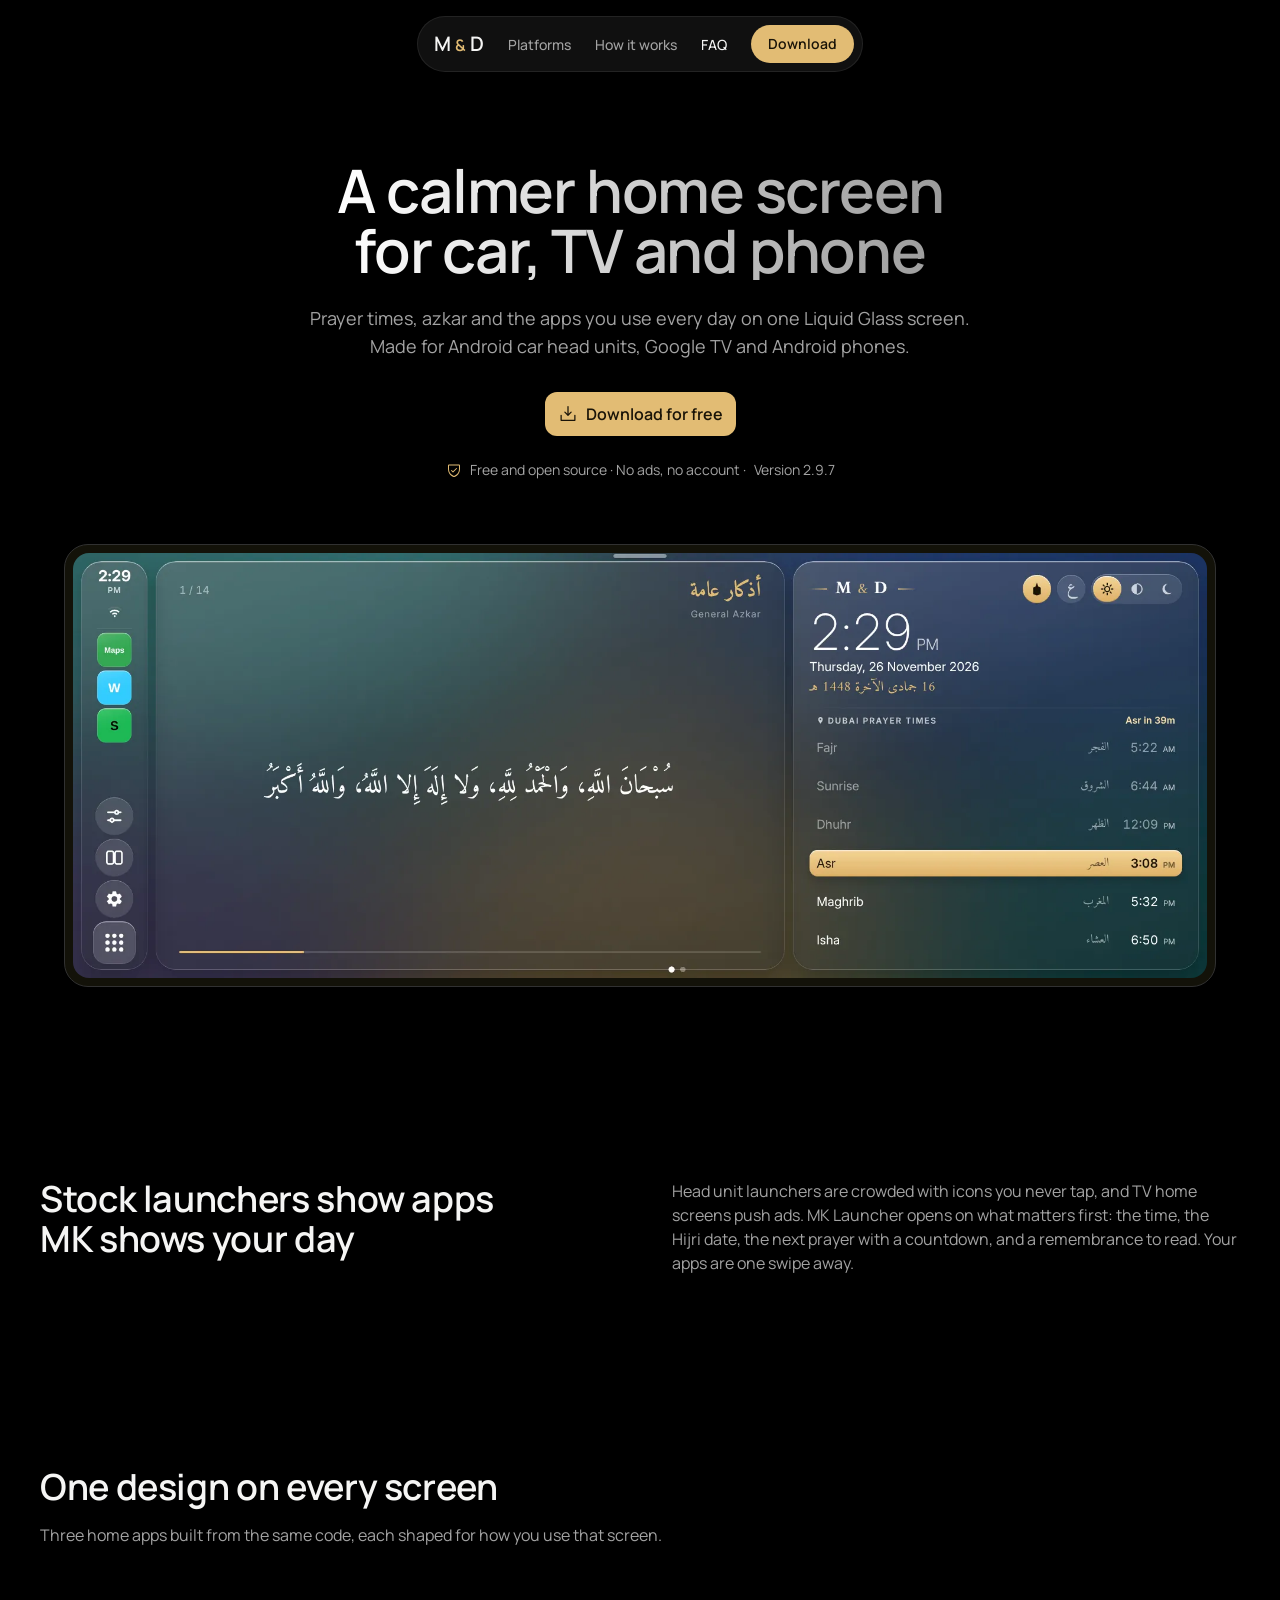
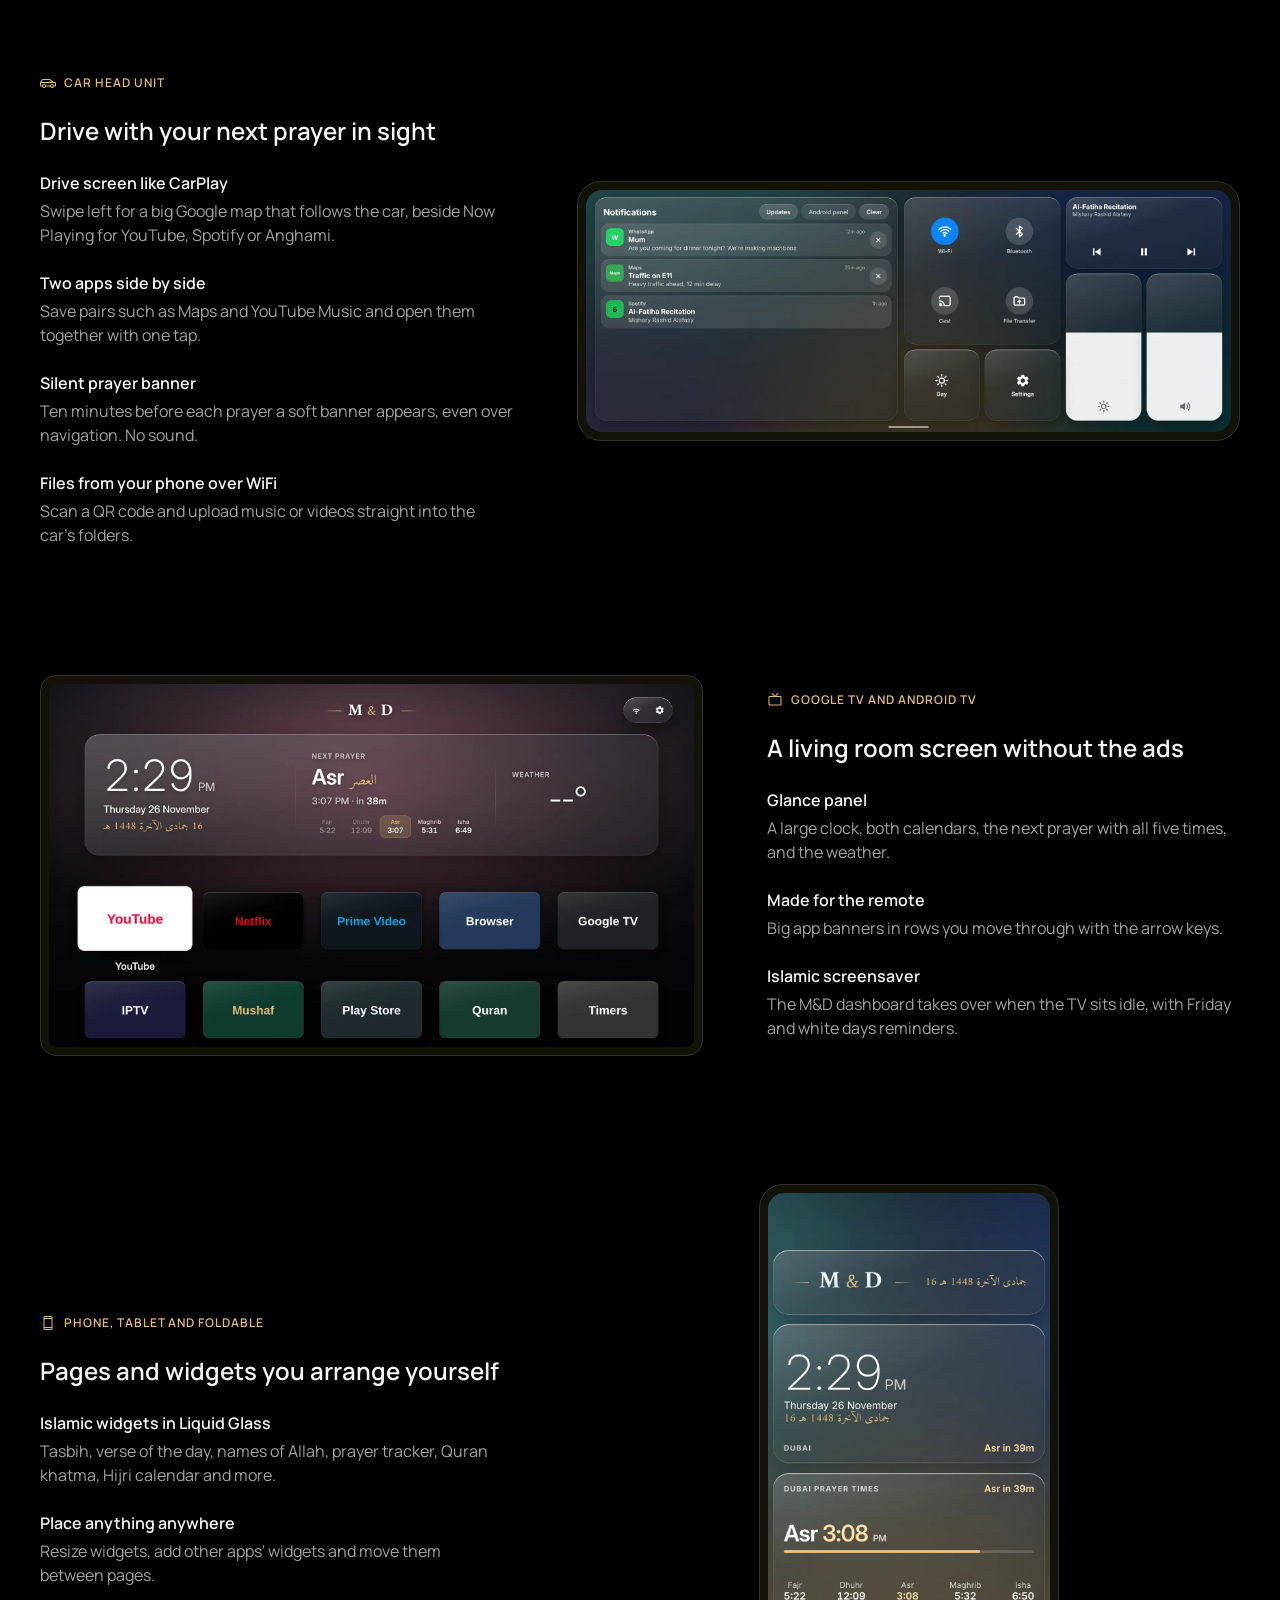
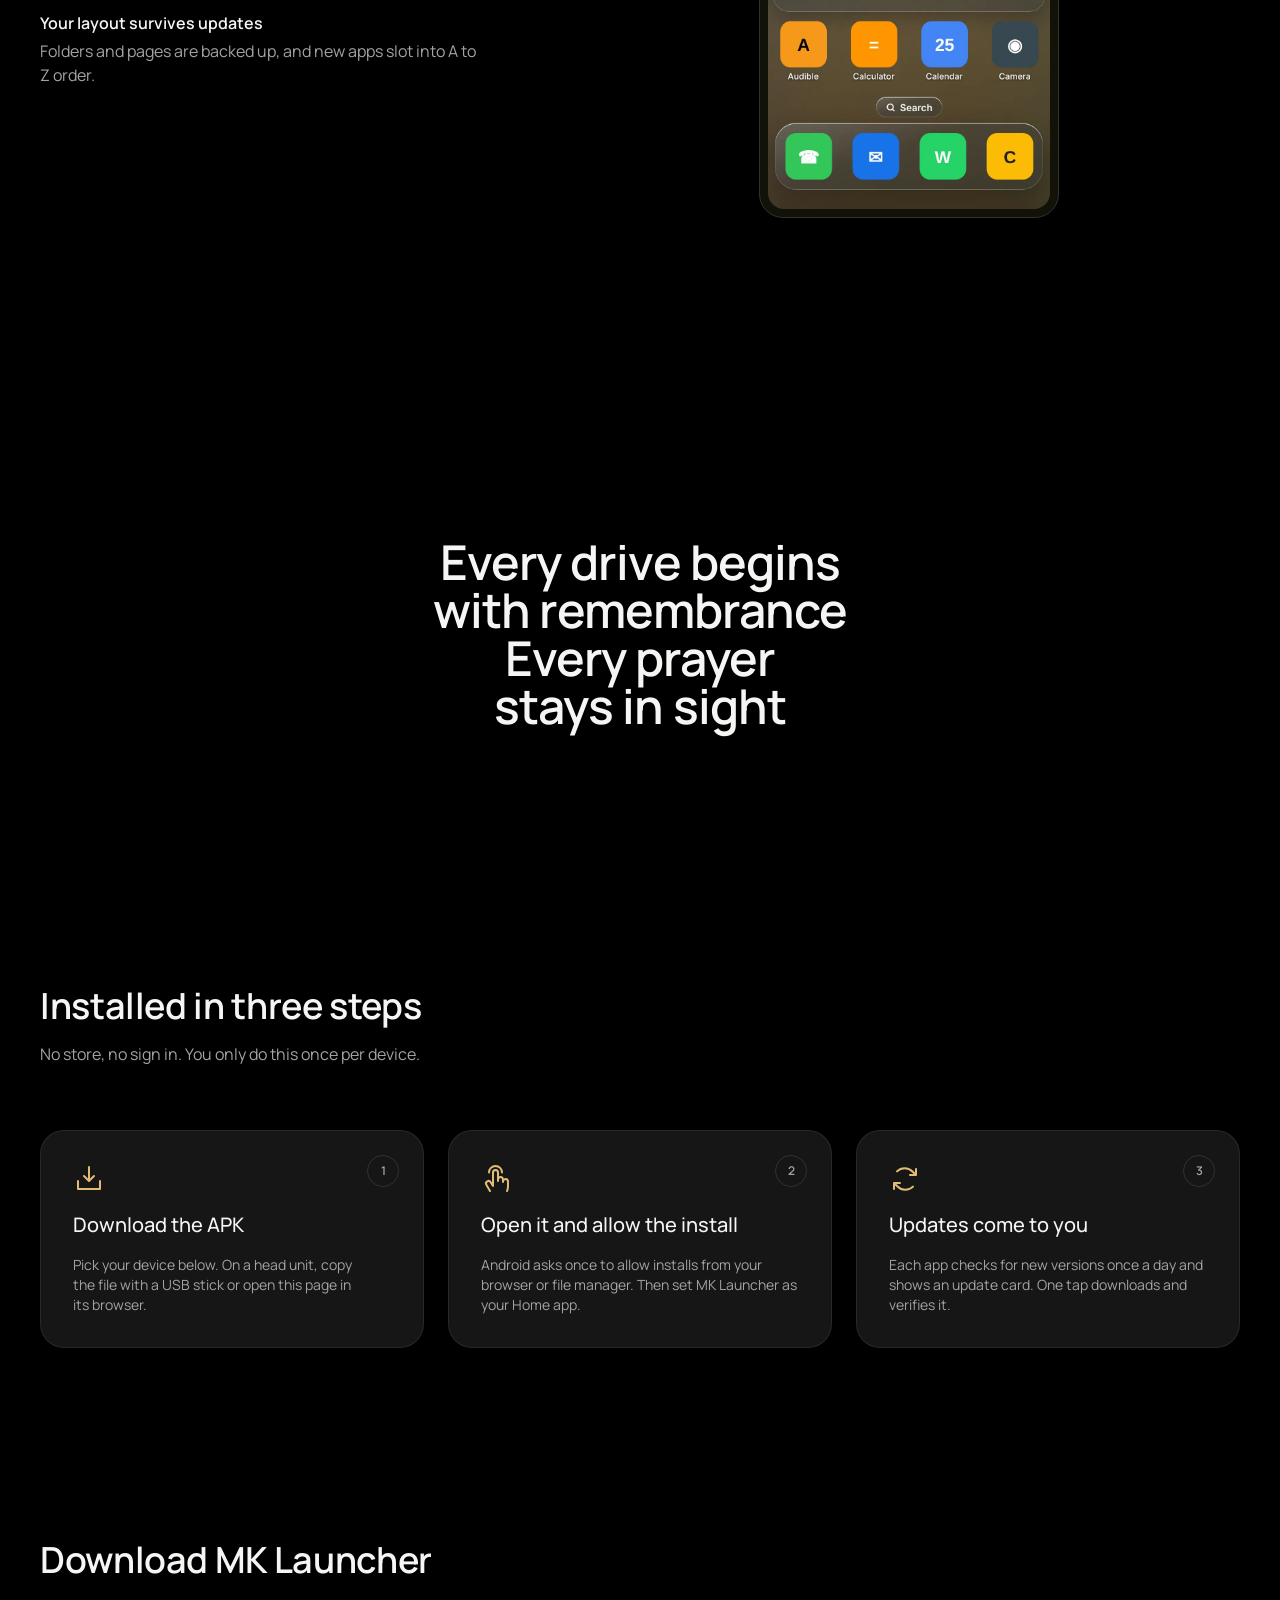
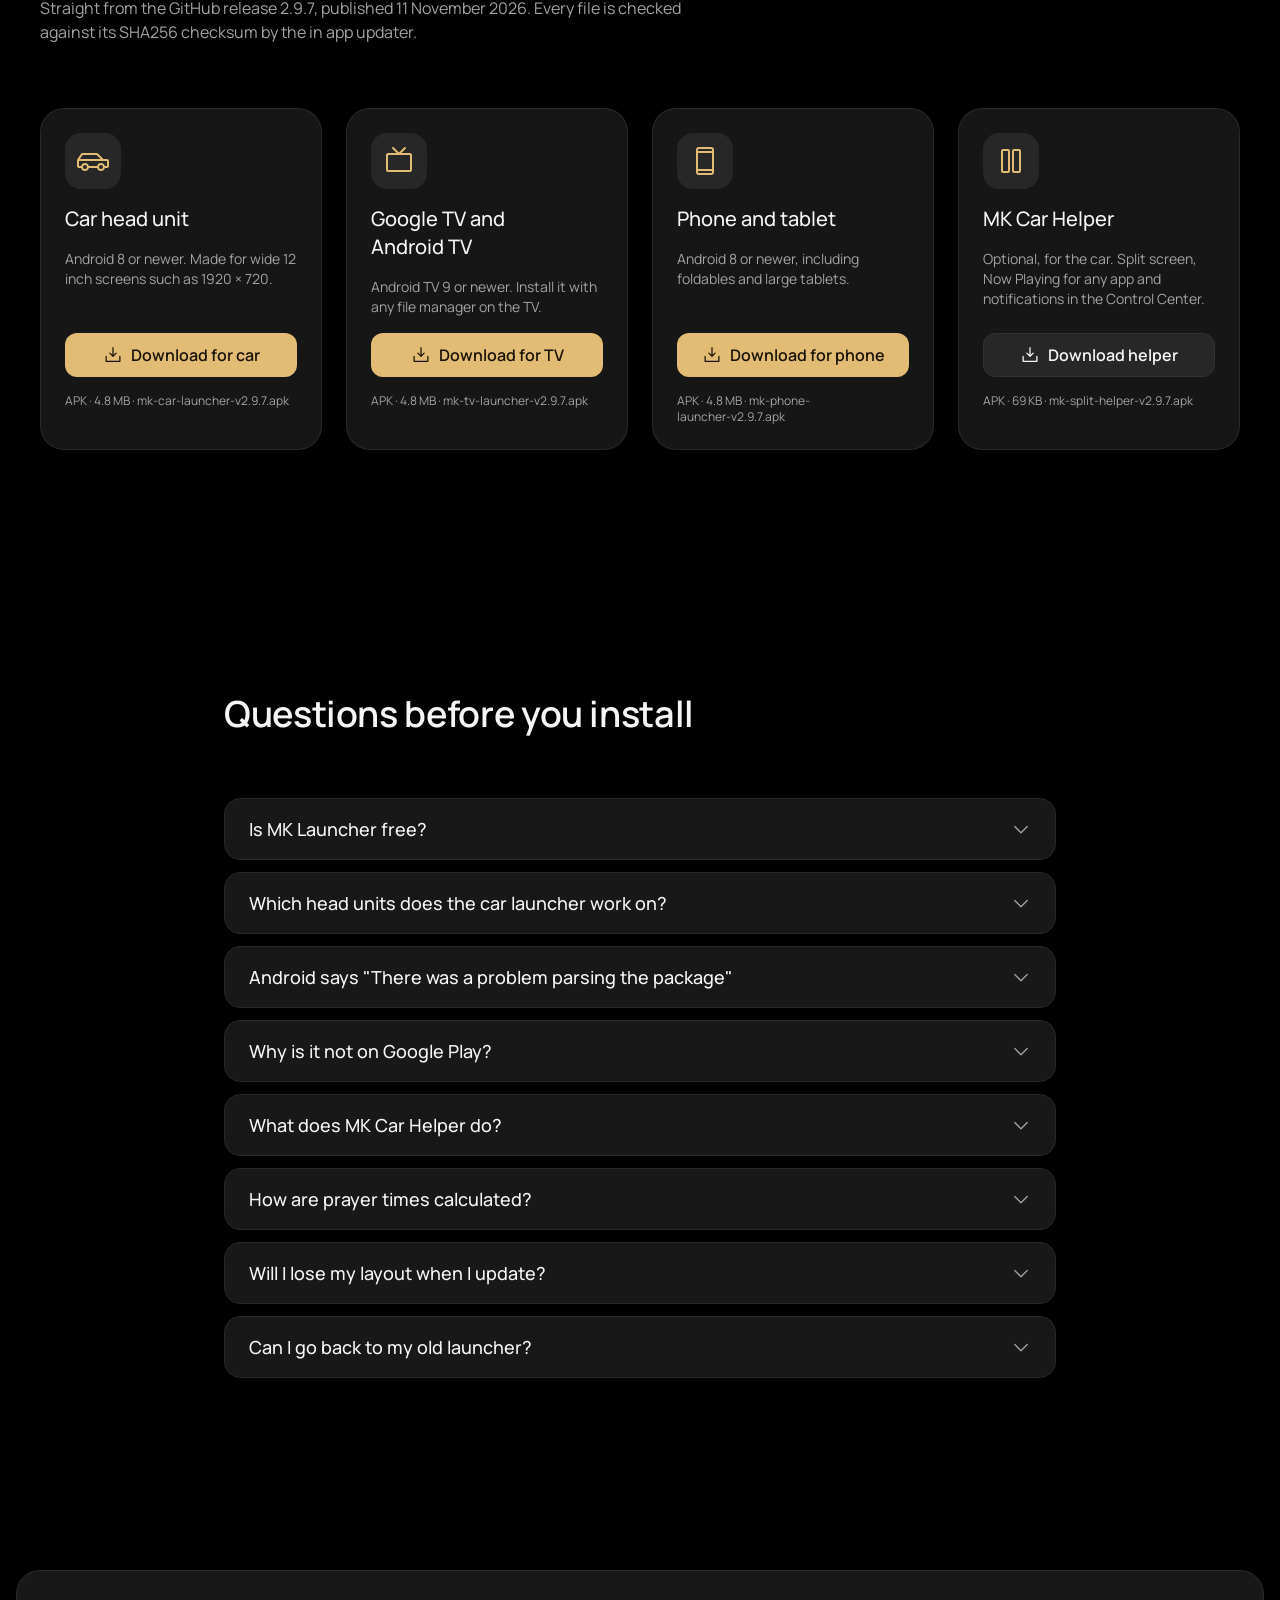
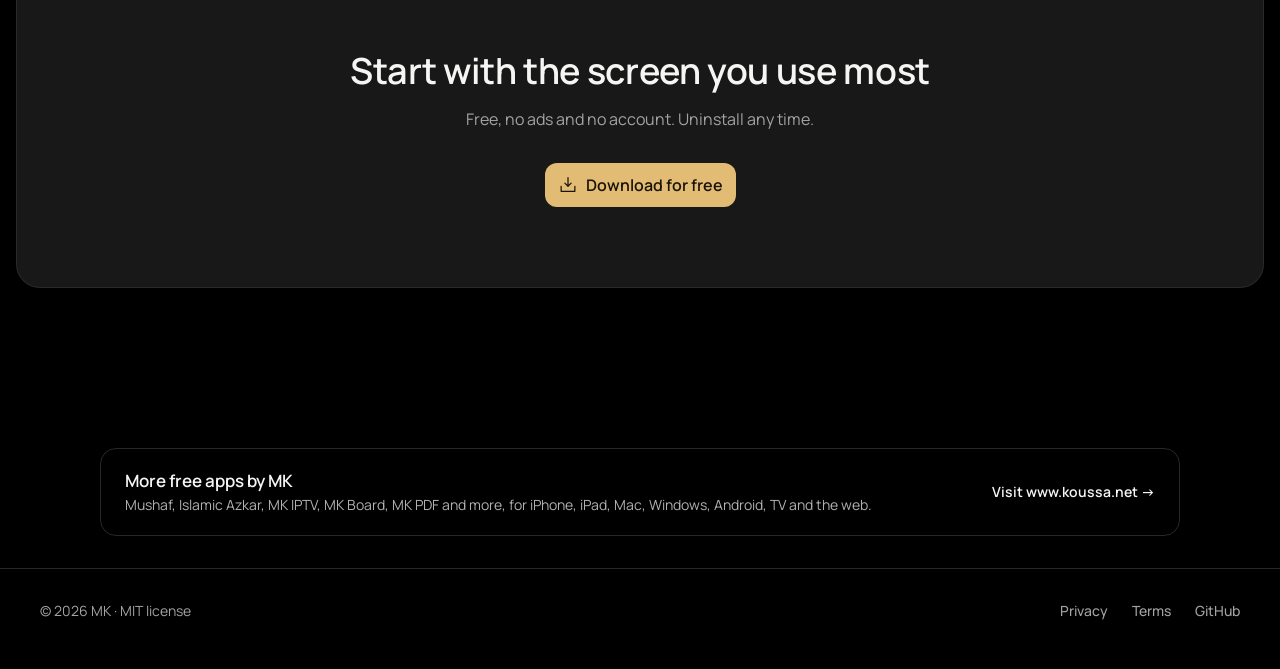
==== commit c410313d: "Invite visitors to www.koussa.net to see the other MK apps Adds a 'More free apps by MK' link to www" ====
--- a/site/index.html
+++ b/site/index.html
@@ -249,6 +249,8 @@
   </section>
 </main>
 
+<style>.mk-more{box-sizing:border-box;max-width:1120px;margin:64px auto 32px;padding:0 20px}.mk-more a{display:flex;flex-wrap:wrap;align-items:center;justify-content:space-between;gap:12px 24px;padding:20px 24px;border:1px solid color-mix(in srgb,currentColor 16%,transparent);border-radius:16px;color:inherit;text-decoration:none;transition:background-color .2s,border-color .2s}.mk-more a:hover{background:color-mix(in srgb,currentColor 5%,transparent);border-color:color-mix(in srgb,currentColor 30%,transparent)}.mk-more a:focus-visible{outline:2px solid currentColor;outline-offset:2px}.mk-more .t{display:block;font-weight:600;font-size:17px;line-height:24px}.mk-more .d{display:block;margin-top:2px;opacity:.72;font-size:14px;line-height:20px}.mk-more .go{flex:none;font-weight:600;font-size:14px;line-height:20px;white-space:nowrap}</style>
+<aside class="mk-more" aria-label="More apps by MK"><a href="https://www.koussa.net/"><span><span class="t">More free apps by MK</span><span class="d">Mushaf, Islamic Azkar, MK IPTV, MK Board, MK PDF and more, for iPhone, iPad, Mac, Windows, Android, TV and the web.</span></span><span class="go">Visit www.koussa.net &rarr;</span></a></aside>
 <footer class="footer">
   <div class="container footer-inner">
     <p class="caption-2 muted">© 2026 MK · MIT license</p>
